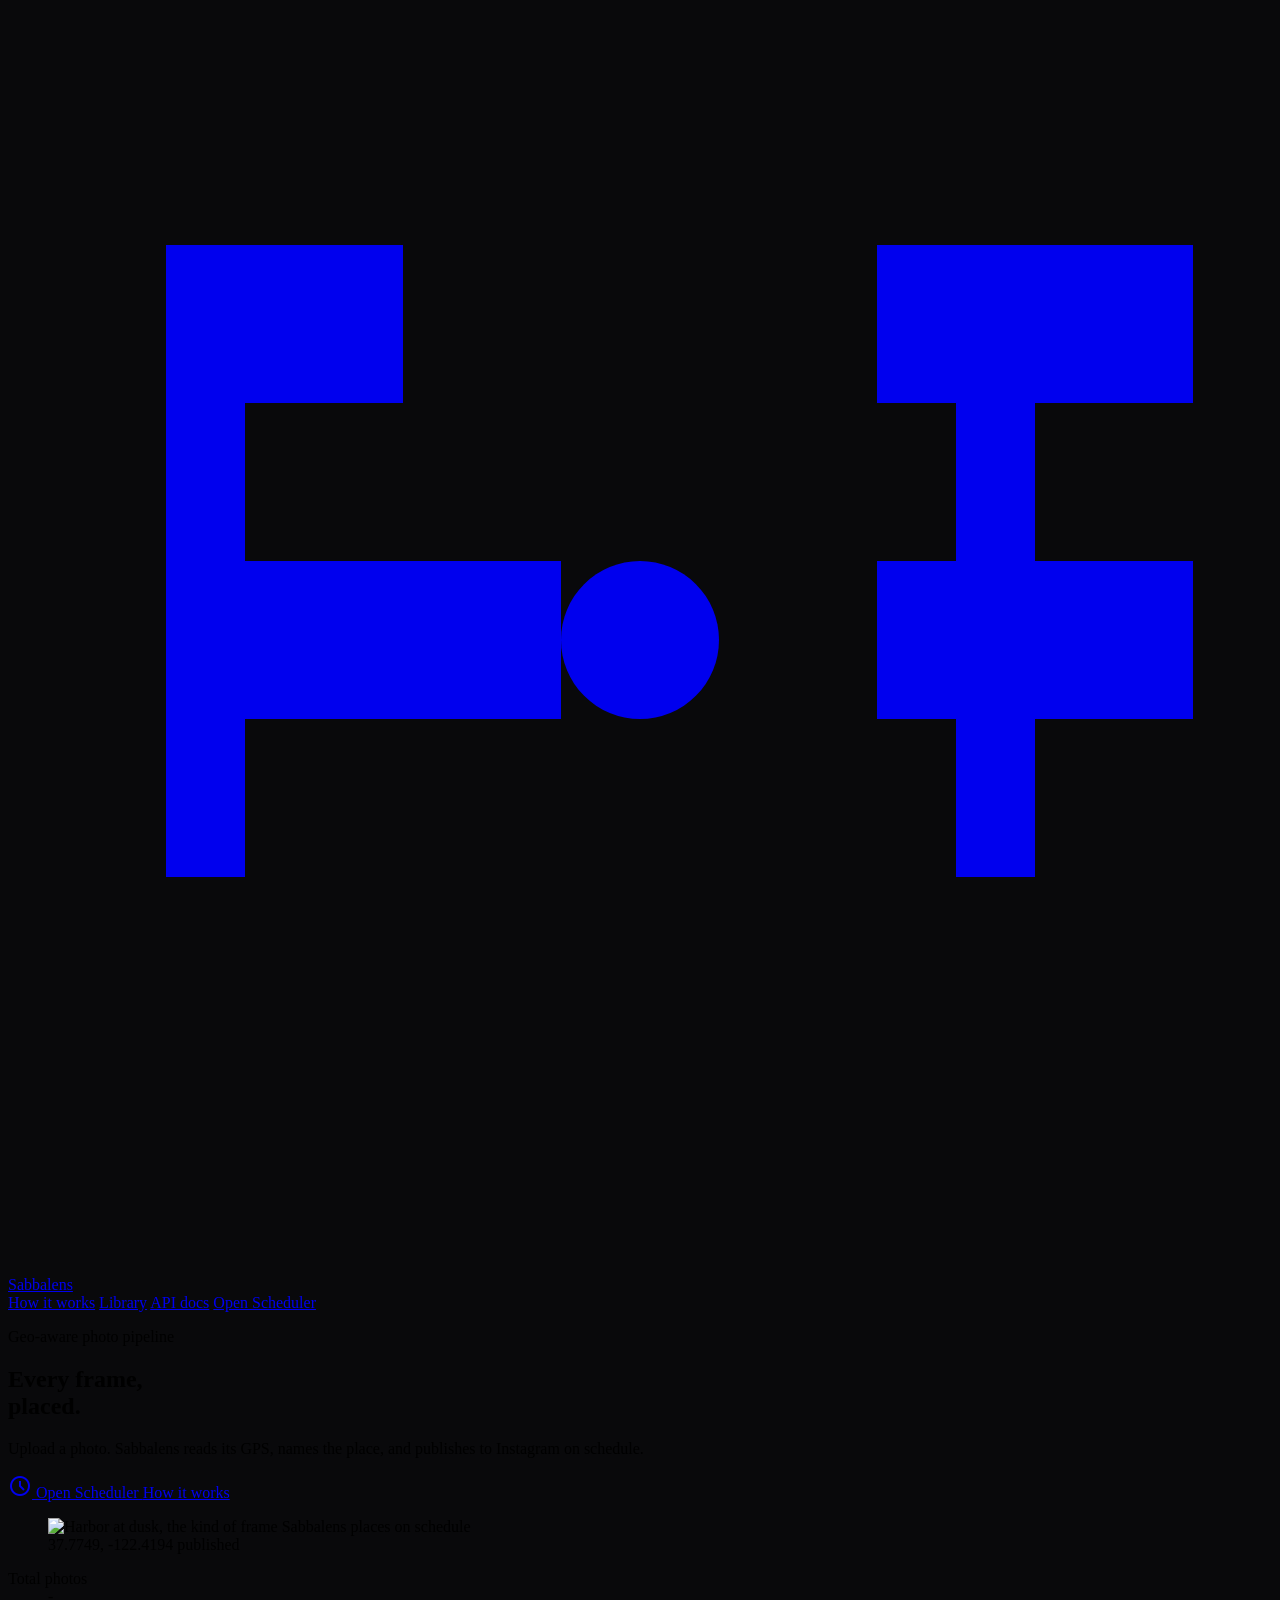
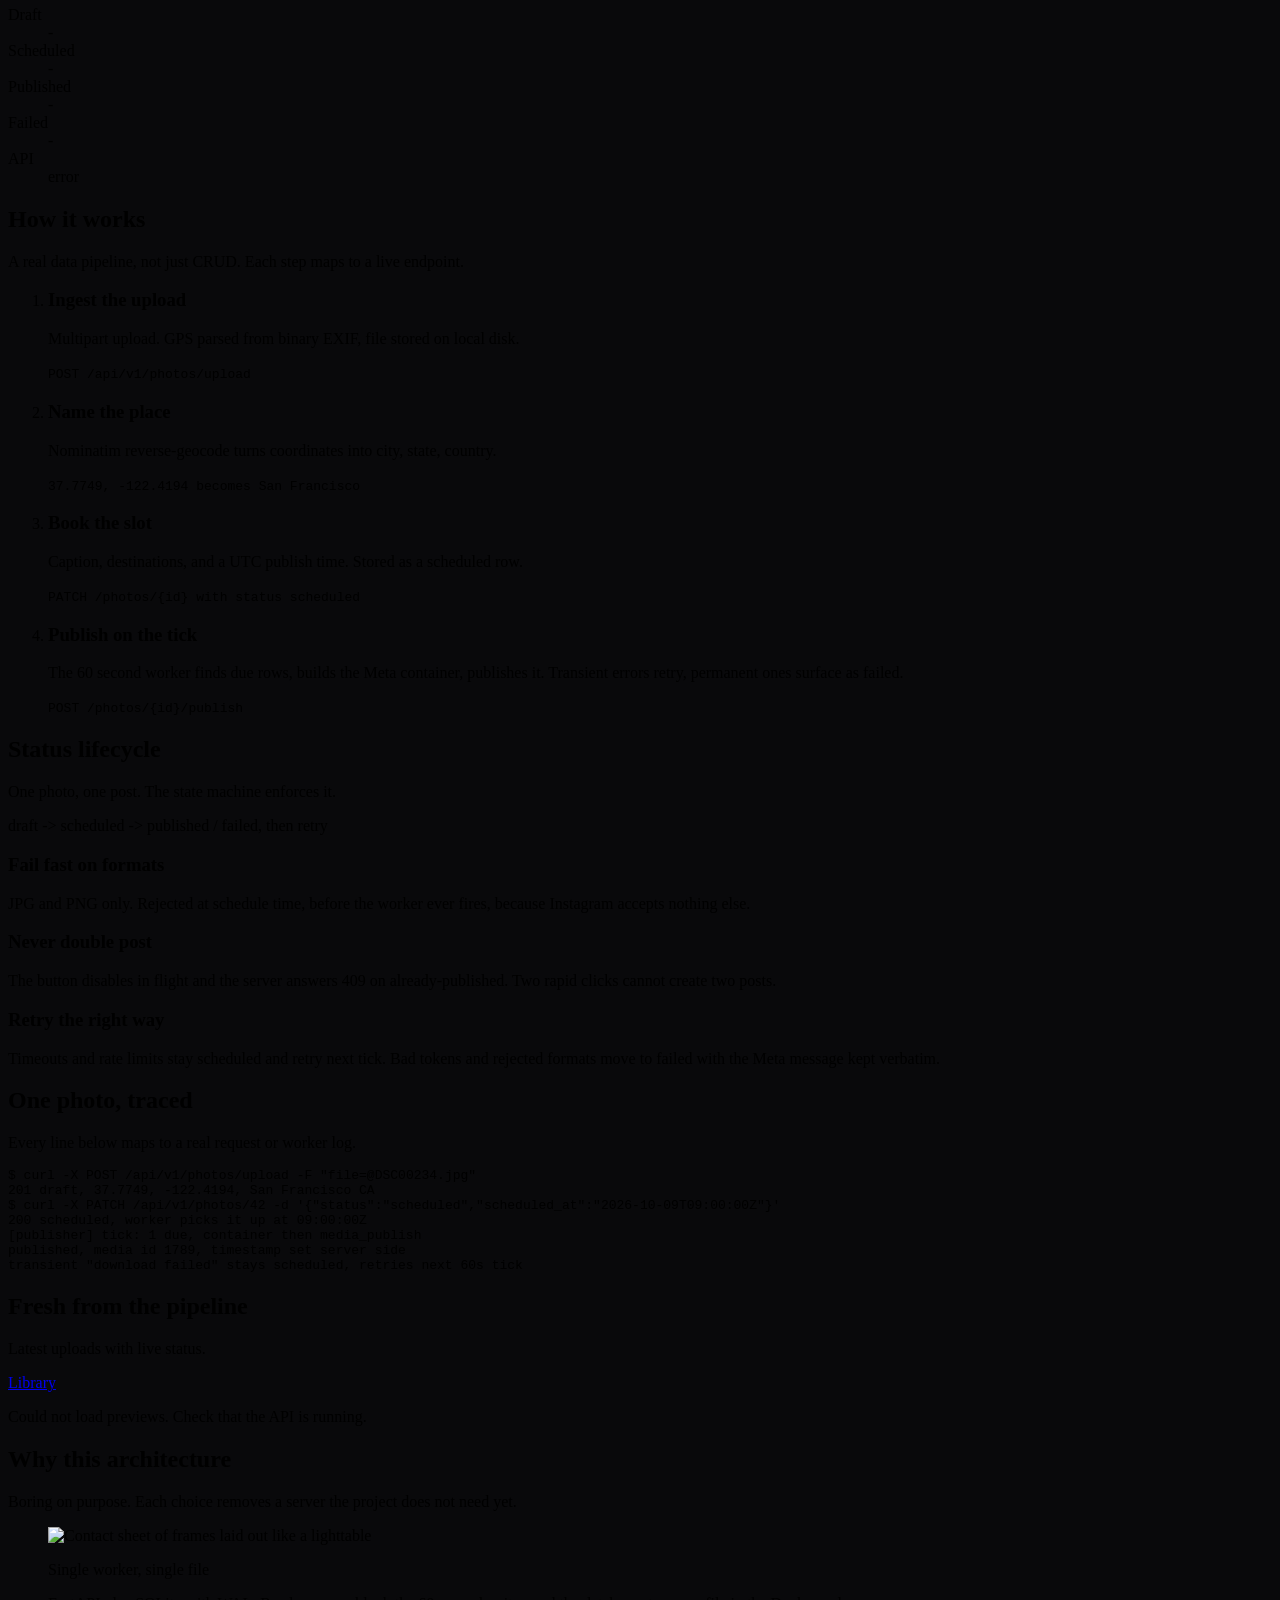
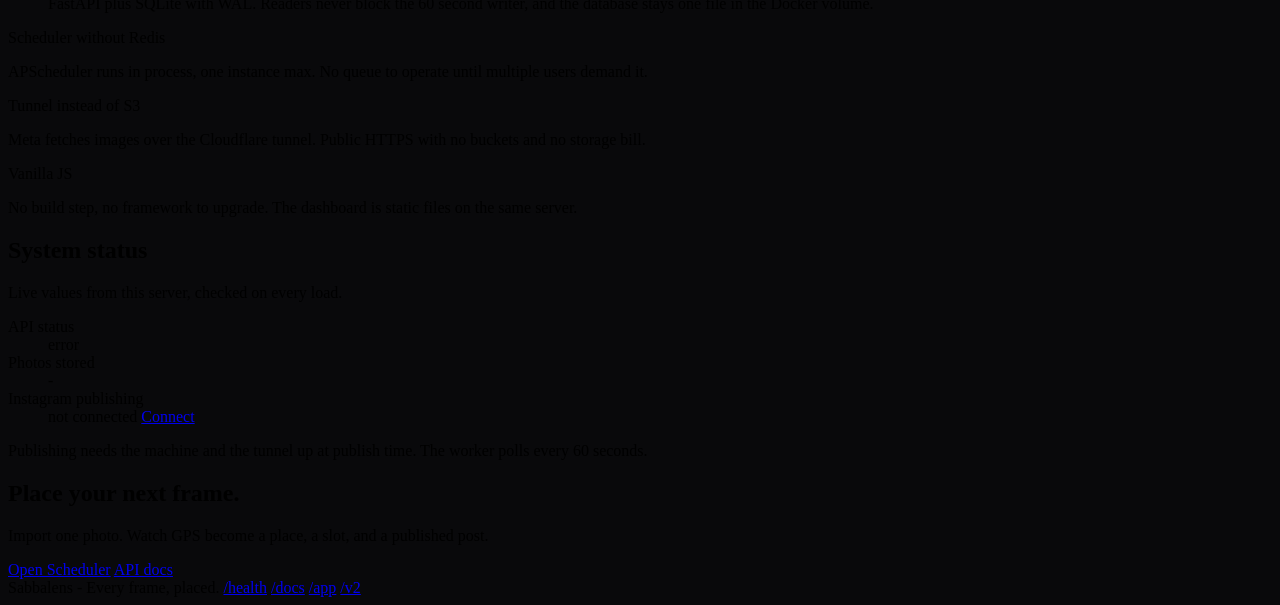
==== frontend_landing_v2/index.html @ d0e315ed "feat: parallel preview deploy + landing deep-dive - frontend_v2/ at /v2/: Tailwind dashboard (Schedu" ====
<!DOCTYPE html>
<html lang="en" class="dark">
<head>
  <meta charset="utf-8" />
  <meta name="viewport" content="width=device-width, initial-scale=1.0" />
  <meta name="description" content="Sabbalens - geo-aware photo scheduling pipeline. Upload a photo, get its location from EXIF GPS, and schedule the post. Every frame, placed." />
  <title>Sabbalens - Every frame, placed.</title>
  <script src="https://cdn.tailwindcss.com"></script>
  <script>
    tailwind.config = {
      darkMode: 'class',
      theme: {
        extend: {
          colors: {
            bg: '#09090B',
            surface: '#18181B',
            surfacehover: '#1F1F23',
            line: '#27272A',
            fg: '#FAFAFA',
            muted: '#71717A',
            accent: '#FF2B2B',
            accenthover: '#FF5555',
            ok: '#22C55E',
            warn: '#F59E0B',
            err: '#EF4444',
          },
          fontFamily: {
            display: ['Geist', 'system-ui', 'sans-serif'],
            mono: ['JetBrains Mono', 'IBM Plex Mono', 'ui-monospace', 'monospace'],
          },
          borderRadius: { sm: '4px', md: '8px', lg: '12px' },
          boxShadow: { focus: '0 0 0 2px #FF2B2B' },
        }
      }
    }
  </script>
  <link rel="preconnect" href="https://fonts.googleapis.com">
  <link rel="preconnect" href="https://fonts.gstatic.com" crossorigin>
  <link href="https://fonts.googleapis.com/css2?family=Geist:wght@400;500;700&family=JetBrains+Mono:wght@400;500&display=swap" rel="stylesheet">
  <link href="https://fonts.googleapis.com/css2?family=Material+Symbols+Outlined:opsz,wght,FILL,GRAD@20..48,100..700,0..1,-50..200&display=swap" rel="stylesheet">
  <style>
    html{background:#09090B}
    body{background:#09090B}
    :focus-visible{outline:none;box-shadow:0 0 0 2px #FF2B2B}
    /* Scroll reveal (added by JS only, so no-JS still shows content) */
    .has-reveal .reveal{opacity:0;transform:translateY(14px);transition:opacity .5s cubic-bezier(0.16,1,0.3,1),transform .5s cubic-bezier(0.16,1,0.3,1)}
    .has-reveal .reveal.in{opacity:1;transform:none}
    .skeleton{background:#1F1F23;border:1px solid #27272A;border-radius:8px;animation:pulse 1.6s ease-in-out infinite}
    @keyframes pulse{0%,100%{opacity:.5}50%{opacity:1}}
    @media (prefers-reduced-motion: reduce){*{animation:none!important;transition:none!important}.has-reveal .reveal{opacity:1!important;transform:none!important}}
  </style>
</head>
<body class="bg-bg text-fg font-display antialiased min-h-screen tracking-tight flex flex-col">

  <!-- Header: single line, 56px -->
  <header class="h-14 border-b border-line flex items-center justify-between px-4 sm:px-6 sticky top-0 bg-bg/90 backdrop-blur z-40">
    <a href="/preview/" class="flex items-center gap-2 shrink-0" aria-label="Sabbalens home">
      <svg class="w-6 h-6 text-fg" viewBox="0 0 32 32" fill="none" aria-hidden="true">
        <path d="M6 6h4v4H6v4H4V10H4V6h2zm20 0h4v4h-4v4h-2V10h-2V6h2zm-12 8v4H6v4H4v-4H4v-4h2zm16 0v4h-4v4h-2v-4h-2v-4h2z" fill="currentColor"/>
        <circle cx="16" cy="16" r="2" fill="currentColor"/>
      </svg>
      <span class="font-bold text-[15px] tracking-[-0.01em]">Sabbalens</span>
    </a>
    <nav class="flex items-center gap-1 sm:gap-2" aria-label="Primary">
      <a href="#how-title" class="hidden md:inline-flex h-9 px-3 items-center rounded-md text-sm text-muted hover:text-fg hover:bg-surface transition">How it works</a>
      <a href="/v2/#library" class="hidden sm:inline-flex h-9 px-3 items-center rounded-md text-sm text-muted hover:text-fg hover:bg-surface transition">Library</a>
      <a href="/docs" target="_blank" rel="noopener" class="hidden sm:inline-flex h-9 px-3 items-center rounded-md text-sm text-muted hover:text-fg hover:bg-surface transition">API docs</a>
      <a href="/v2/" class="inline-flex h-9 px-4 items-center rounded-md bg-accent text-bg text-sm font-medium hover:bg-accenthover active:scale-[0.98] transition min-h-[36px]">Open Scheduler</a>
    </nav>
  </header>

  <main class="flex-1 w-full max-w-[1200px] mx-auto px-4 sm:px-6 pb-16">

    <!-- S1 HERO: asymmetric split, photo right -->
    <section class="pt-12 sm:pt-16 pb-8 grid gap-8 lg:grid-cols-2 lg:items-center" aria-labelledby="hero-title">
      <div class="grid gap-4 content-center">
        <p class="font-mono text-[11px] font-medium tracking-[0.12em] uppercase text-muted">Geo-aware photo pipeline</p>
        <h1 id="hero-title" class="font-bold tracking-[-0.02em] leading-[1.05] text-4xl md:text-5xl lg:text-6xl">Every frame,<br/>placed.</h1>
        <p class="text-[15px] leading-relaxed text-muted max-w-[52ch]">
          Upload a photo. Sabbalens reads its GPS, names the place, and publishes to Instagram on schedule.
        </p>
        <div class="flex flex-wrap gap-2 pt-1">
          <a href="/v2/" class="inline-flex h-11 px-5 items-center gap-2 rounded-md bg-accent text-bg text-sm font-medium hover:bg-accenthover active:scale-[0.98] transition min-h-[44px]">
            <span class="material-symbols-outlined text-[18px]" aria-hidden="true">schedule</span>
            Open Scheduler
          </a>
          <a href="#how-title" class="inline-flex h-11 px-5 items-center rounded-md border border-line text-sm text-fg hover:bg-surfacehover active:scale-[0.98] transition min-h-[44px]">How it works</a>
        </div>
      </div>
      <figure class="reveal rounded-md border border-line bg-surface overflow-hidden">
        <img src="https://picsum.photos/seed/sabbalens-dusk-harbor/880/1000" alt="Harbor at dusk, the kind of frame Sabbalens places on schedule" class="w-full aspect-[4/3] lg:aspect-[5/5] object-cover" loading="eager" />
        <figcaption class="flex items-center justify-between gap-3 px-4 py-3">
          <span class="font-mono text-xs text-muted">37.7749, -122.4194</span>
          <span class="inline-flex items-center gap-1.5 px-2 py-1 rounded-full text-xs font-medium text-ok bg-[rgba(34,197,94,0.15)]"><span class="w-1.5 h-1.5 rounded-full bg-ok" aria-hidden="true"></span>published</span>
        </figcaption>
      </figure>
    </section>

    <!-- S2 LIVE STATS: data strip -->
    <section class="reveal pb-8" aria-label="Live pipeline stats">
      <dl class="rounded-md border border-line bg-surface px-4 py-4 grid grid-cols-2 sm:grid-cols-3 lg:grid-cols-6 gap-4">
        <div>
          <dt class="font-mono text-xs text-muted">Total photos</dt>
          <dd class="font-mono text-2xl mt-1" id="stat-total">-</dd>
        </div>
        <div>
          <dt class="font-mono text-xs text-muted">Draft</dt>
          <dd class="font-mono text-2xl mt-1 text-muted" id="stat-draft">-</dd>
        </div>
        <div>
          <dt class="font-mono text-xs text-muted">Scheduled</dt>
          <dd class="font-mono text-2xl mt-1 text-accent" id="stat-scheduled">-</dd>
        </div>
        <div>
          <dt class="font-mono text-xs text-muted">Published</dt>
          <dd class="font-mono text-2xl mt-1 text-ok" id="stat-published">-</dd>
        </div>
        <div>
          <dt class="font-mono text-xs text-muted">Failed</dt>
          <dd class="font-mono text-2xl mt-1 text-err" id="stat-failed">-</dd>
        </div>
        <div>
          <dt class="font-mono text-xs text-muted">API</dt>
          <dd class="mt-2 flex items-center gap-2 text-sm">
            <span id="health-dot" class="w-2 h-2 rounded-full bg-muted" aria-hidden="true"></span>
            <span id="health-text" class="font-mono text-xs text-muted">checking</span>
          </dd>
        </div>
      </dl>
    </section>

    <!-- S3 PIPELINE: asymmetric 2+2 grid -->
    <section class="reveal py-8" aria-labelledby="how-title">
      <h2 id="how-title" class="text-[24px] font-bold tracking-[-0.01em]">How it works</h2>
      <p class="text-sm text-muted mt-1 mb-4 max-w-[65ch]">A real data pipeline, not just CRUD. Each step maps to a live endpoint.</p>
      <ol class="grid gap-4 md:grid-cols-2">
        <li class="rounded-md border border-line bg-surface p-4 grid gap-2 md:mr-8">
          <h3 class="font-bold text-[15px]">Ingest the upload</h3>
          <p class="text-sm text-muted">Multipart upload. GPS parsed from binary EXIF, file stored on local disk.</p>
          <code class="font-mono text-xs text-muted bg-bg border border-line rounded-sm px-2 py-1.5 break-all">POST /api/v1/photos/upload</code>
        </li>
        <li class="rounded-md border border-line bg-surface p-4 grid gap-2 md:ml-8 md:mt-6">
          <h3 class="font-bold text-[15px]">Name the place</h3>
          <p class="text-sm text-muted">Nominatim reverse-geocode turns coordinates into city, state, country.</p>
          <code class="font-mono text-xs text-muted bg-bg border border-line rounded-sm px-2 py-1.5 break-all">37.7749, -122.4194 becomes San Francisco</code>
        </li>
        <li class="rounded-md border border-line bg-surface p-4 grid gap-2 md:mr-8 md:mt-2">
          <h3 class="font-bold text-[15px]">Book the slot</h3>
          <p class="text-sm text-muted">Caption, destinations, and a UTC publish time. Stored as a scheduled row.</p>
          <code class="font-mono text-xs text-muted bg-bg border border-line rounded-sm px-2 py-1.5 break-all">PATCH /photos/{id} with status scheduled</code>
        </li>
        <li class="rounded-md border border-line bg-surface p-4 grid gap-2 md:ml-8 md:mt-8">
          <h3 class="font-bold text-[15px]">Publish on the tick</h3>
          <p class="text-sm text-muted">The 60 second worker finds due rows, builds the Meta container, publishes it. Transient errors retry, permanent ones surface as failed.</p>
          <code class="font-mono text-xs text-muted bg-bg border border-line rounded-sm px-2 py-1.5 break-all">POST /photos/{id}/publish</code>
        </li>
      </ol>
    </section>

    <!-- S4 LIFECYCLE + EDGE CASES: vertical stack -->
    <section class="reveal py-8" aria-labelledby="lifecycle-title">
      <h2 id="lifecycle-title" class="text-[24px] font-bold tracking-[-0.01em]">Status lifecycle</h2>
      <p class="text-sm text-muted mt-1 mb-4 max-w-[65ch]">One photo, one post. The state machine enforces it.</p>
      <div class="rounded-md border border-line bg-surface p-4">
        <div class="flex flex-wrap items-center gap-2 text-xs font-medium">
          <span class="inline-flex items-center gap-1.5 px-2 py-1 rounded-full text-muted border border-line">draft</span>
          <span class="font-mono text-muted" aria-hidden="true">-&gt;</span>
          <span class="inline-flex items-center gap-1.5 px-2 py-1 rounded-full text-accent bg-[rgba(255,43,43,0.15)]">scheduled</span>
          <span class="font-mono text-muted" aria-hidden="true">-&gt;</span>
          <span class="inline-flex items-center gap-1.5 px-2 py-1 rounded-full text-ok bg-[rgba(34,197,94,0.15)]">published</span>
          <span class="font-mono text-muted" aria-hidden="true">/</span>
          <span class="inline-flex items-center gap-1.5 px-2 py-1 rounded-full text-err bg-[rgba(239,68,68,0.15)]">failed, then retry</span>
        </div>
        <div class="mt-4 grid gap-4 md:grid-cols-3">
          <div class="grid gap-1 content-start">
            <h3 class="font-bold text-sm">Fail fast on formats</h3>
            <p class="text-sm text-muted">JPG and PNG only. Rejected at schedule time, before the worker ever fires, because Instagram accepts nothing else.</p>
          </div>
          <div class="grid gap-1 content-start">
            <h3 class="font-bold text-sm">Never double post</h3>
            <p class="text-sm text-muted">The button disables in flight and the server answers 409 on already-published. Two rapid clicks cannot create two posts.</p>
          </div>
          <div class="grid gap-1 content-start">
            <h3 class="font-bold text-sm">Retry the right way</h3>
            <p class="text-sm text-muted">Timeouts and rate limits stay scheduled and retry next tick. Bad tokens and rejected formats move to failed with the Meta message kept verbatim.</p>
          </div>
        </div>
      </div>
    </section>

    <!-- S5 TRACE: full-width terminal -->
    <section class="reveal py-8" aria-labelledby="trace-title">
      <h2 id="trace-title" class="text-[24px] font-bold tracking-[-0.01em]">One photo, traced</h2>
      <p class="text-sm text-muted mt-1 mb-4 max-w-[65ch]">Every line below maps to a real request or worker log.</p>
      <div class="rounded-md border border-line bg-black p-4 overflow-x-auto">
        <pre class="font-mono text-xs leading-relaxed text-fg/90 whitespace-pre"><span class="text-accent">$</span> curl -X POST /api/v1/photos/upload -F "file=@DSC00234.jpg"
<span class="text-muted">201 draft, 37.7749, -122.4194, San Francisco CA</span>
<span class="text-accent">$</span> curl -X PATCH /api/v1/photos/42 -d '{"status":"scheduled","scheduled_at":"2026-10-09T09:00:00Z"}'
<span class="text-muted">200 scheduled, worker picks it up at 09:00:00Z</span>
<span class="text-muted">[publisher] tick: 1 due, container then media_publish</span>
<span class="text-ok">published, media id 1789, timestamp set server side</span>
<span class="text-muted">transient "download failed" stays scheduled, retries next 60s tick</span></pre>
      </div>
    </section>

    <!-- S6 PREVIEW: photo grid, captions below images -->
    <section class="reveal py-8" aria-labelledby="preview-title">
      <div class="flex items-center justify-between gap-3 mb-4">
        <div>
          <h2 id="preview-title" class="text-[24px] font-bold tracking-[-0.01em]">Fresh from the pipeline</h2>
          <p class="text-sm text-muted mt-1" id="preview-sub">Latest uploads with live status.</p>
        </div>
        <a href="/v2/#library" class="h-9 px-4 inline-flex items-center rounded-md border border-line text-sm hover:bg-surfacehover active:scale-[0.98] transition shrink-0">Library</a>
      </div>
      <div class="grid grid-cols-1 sm:grid-cols-2 lg:grid-cols-3 gap-4" id="preview-grid" aria-live="polite"></div>
    </section>

    <!-- S7 ARCHITECTURE: bento, hero cell plus three -->
    <section class="reveal py-8" aria-labelledby="arch-title">
      <h2 id="arch-title" class="text-[24px] font-bold tracking-[-0.01em]">Why this architecture</h2>
      <p class="text-sm text-muted mt-1 mb-4 max-w-[65ch]">Boring on purpose. Each choice removes a server the project does not need yet.</p>
      <div class="grid gap-4 md:grid-cols-3">
        <figure class="rounded-md border border-line bg-surface overflow-hidden md:col-span-2">
          <img src="https://picsum.photos/seed/sabbalens-lighttable/1200/700" alt="Contact sheet of frames laid out like a lighttable" class="w-full aspect-[16/9] object-cover" loading="lazy" />
          <figcaption class="px-4 py-3 border-t border-line">
            <p class="font-bold text-sm">Single worker, single file</p>
            <p class="text-sm text-muted mt-1">FastAPI plus SQLite with WAL. Readers never block the 60 second writer, and the database stays one file in the Docker volume.</p>
          </figcaption>
        </figure>
        <div class="grid gap-4 content-start">
          <div class="rounded-md border border-accent/40 bg-[rgba(255,43,43,0.06)] p-4">
            <p class="font-bold text-sm">Scheduler without Redis</p>
            <p class="text-sm text-muted mt-1">APScheduler runs in process, one instance max. No queue to operate until multiple users demand it.</p>
          </div>
          <div class="rounded-md border border-line bg-surface p-4">
            <p class="font-bold text-sm">Tunnel instead of S3</p>
            <p class="text-sm text-muted mt-1">Meta fetches images over the Cloudflare tunnel. Public HTTPS with no buckets and no storage bill.</p>
          </div>
          <div class="rounded-md border border-line bg-surface p-4">
            <p class="font-bold text-sm">Vanilla JS</p>
            <p class="text-sm text-muted mt-1">No build step, no framework to upgrade. The dashboard is static files on the same server.</p>
          </div>
        </div>
      </div>
    </section>

    <!-- S8 SYSTEM STATUS: grouped rows -->
    <section class="reveal py-8" aria-labelledby="status-title">
      <h2 id="status-title" class="text-[24px] font-bold tracking-[-0.01em]">System status</h2>
      <p class="text-sm text-muted mt-1 mb-4 max-w-[65ch]">Live values from this server, checked on every load.</p>
      <dl class="rounded-md border border-line bg-surface px-4 py-2">
        <div class="flex items-center justify-between gap-4 py-3">
          <dt class="text-sm">API status</dt>
          <dd><span id="settings-api" class="inline-flex items-center gap-1.5 px-2 py-1 rounded-full text-xs font-medium text-muted border border-line">checking</span></dd>
        </div>
        <div class="flex items-center justify-between gap-4 py-3 border-t border-line">
          <dt class="text-sm">Photos stored</dt>
          <dd class="font-mono text-sm" id="settings-count">-</dd>
        </div>
        <div class="flex items-center justify-between gap-4 py-3 border-t border-line">
          <dt class="text-sm">Instagram publishing</dt>
          <dd class="flex items-center gap-3">
            <span id="settings-ig" class="inline-flex items-center gap-1.5 px-2 py-1 rounded-full text-xs font-medium text-err bg-[rgba(239,68,68,0.15)]"><span class="w-1.5 h-1.5 rounded-full bg-err"></span>not connected</span>
            <a id="settings-ig-connect" class="text-sm text-accent hover:text-accenthover underline-offset-4 hover:underline" href="/api/v1/auth/instagram">Connect</a>
          </dd>
        </div>
      </dl>
      <p class="font-mono text-xs text-muted mt-3">Publishing needs the machine and the tunnel up at publish time. The worker polls every 60 seconds.</p>
    </section>

    <!-- S9 CLOSING: centered CTA -->
    <section class="reveal py-12 text-center grid gap-4 place-items-center" aria-label="Get started">
      <h2 class="font-bold tracking-[-0.02em] leading-tight text-4xl md:text-5xl">Place your next frame.</h2>
      <p class="text-sm text-muted max-w-[52ch]">Import one photo. Watch GPS become a place, a slot, and a published post.</p>
      <div class="flex flex-wrap justify-center gap-2">
        <a href="/v2/" class="inline-flex h-11 px-5 items-center rounded-md bg-accent text-bg text-sm font-medium hover:bg-accenthover active:scale-[0.98] transition min-h-[44px]">Open Scheduler</a>
        <a href="/docs" target="_blank" rel="noopener" class="inline-flex h-11 px-5 items-center rounded-md border border-line text-sm hover:bg-surfacehover active:scale-[0.98] transition min-h-[44px]">API docs</a>
      </div>
    </section>
  </main>

  <footer class="border-t border-line px-4 sm:px-6 py-6">
    <div class="max-w-[1200px] mx-auto flex flex-wrap items-center justify-between gap-2 font-mono text-xs text-muted">
      <span>Sabbalens - Every frame, placed.</span>
      <span class="flex gap-4">
        <a href="/health" class="hover:text-fg">/health</a>
        <a href="/docs" class="hover:text-fg">/docs</a>
        <a href="/app/" class="hover:text-fg">/app</a>
        <a href="/v2/" class="hover:text-fg">/v2</a>
      </span>
    </div>
  </footer>

  <script src="app.js"></script>
</body>
</html>
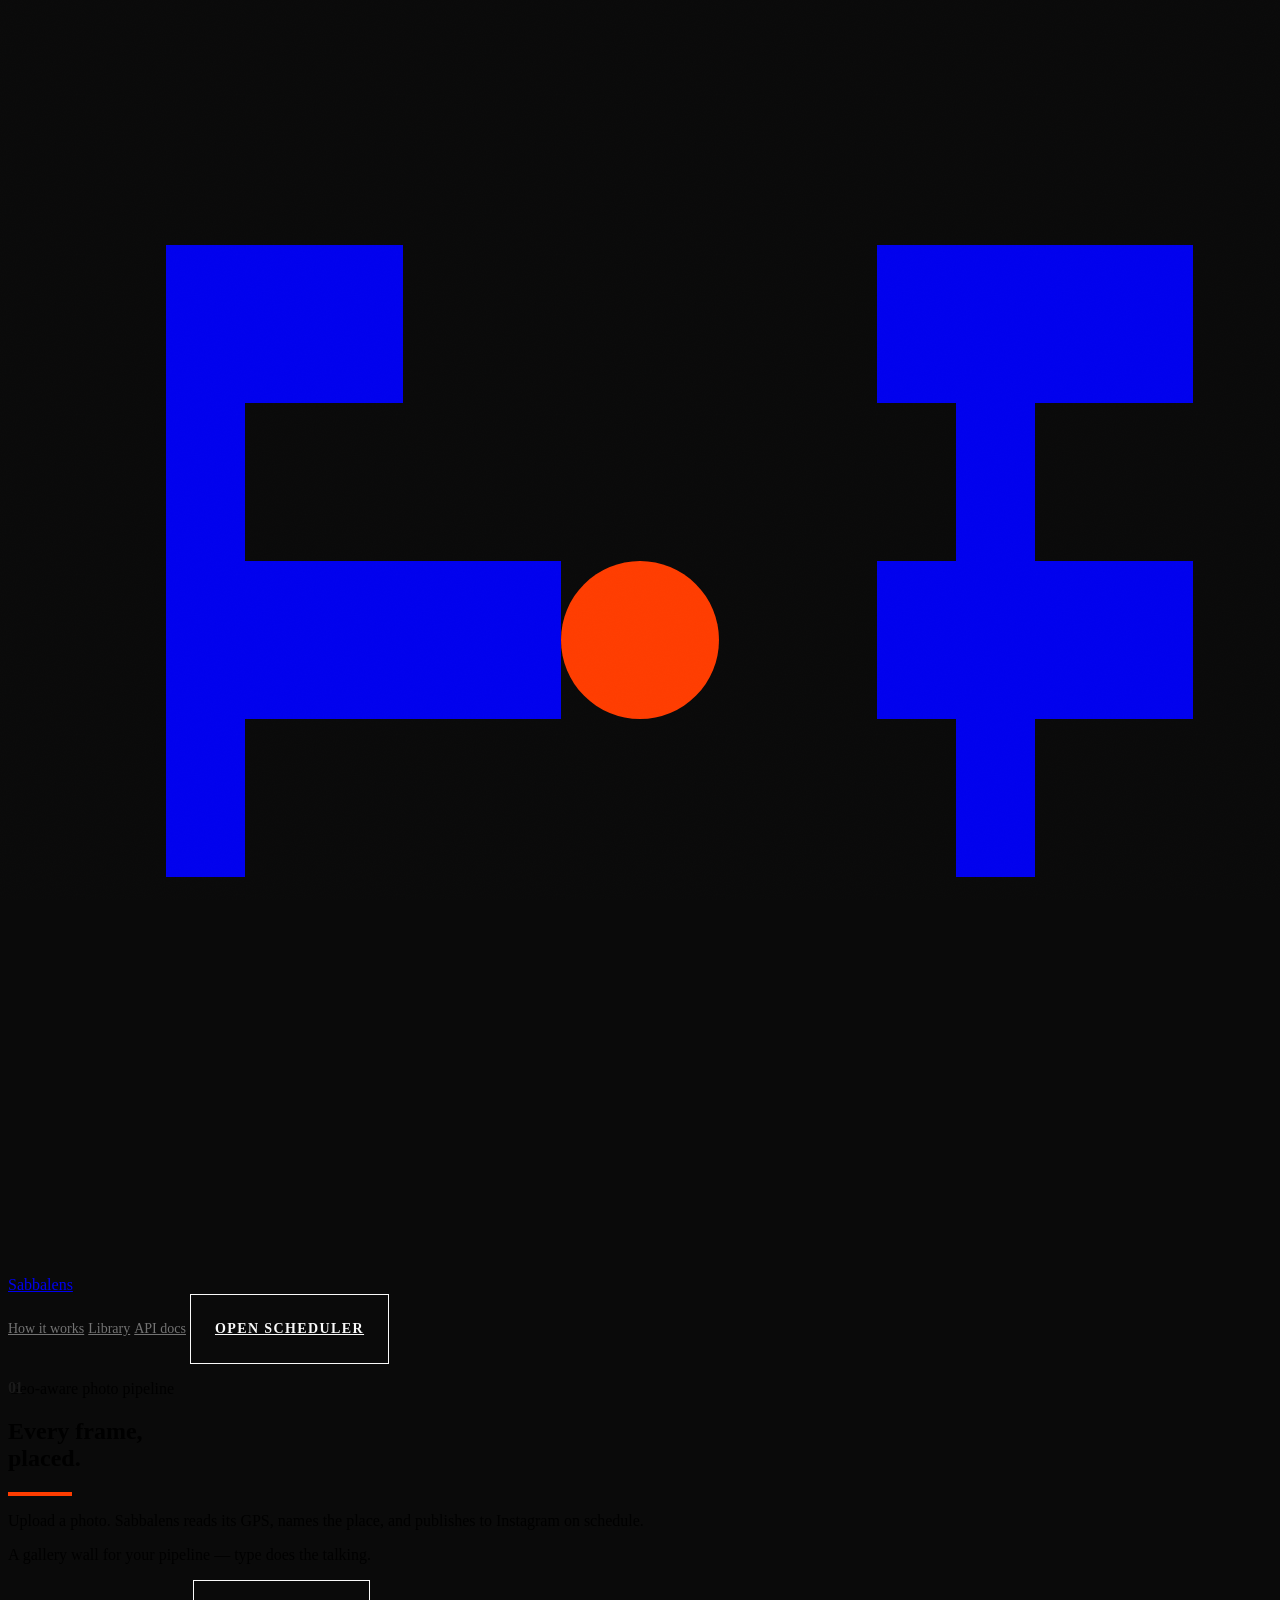
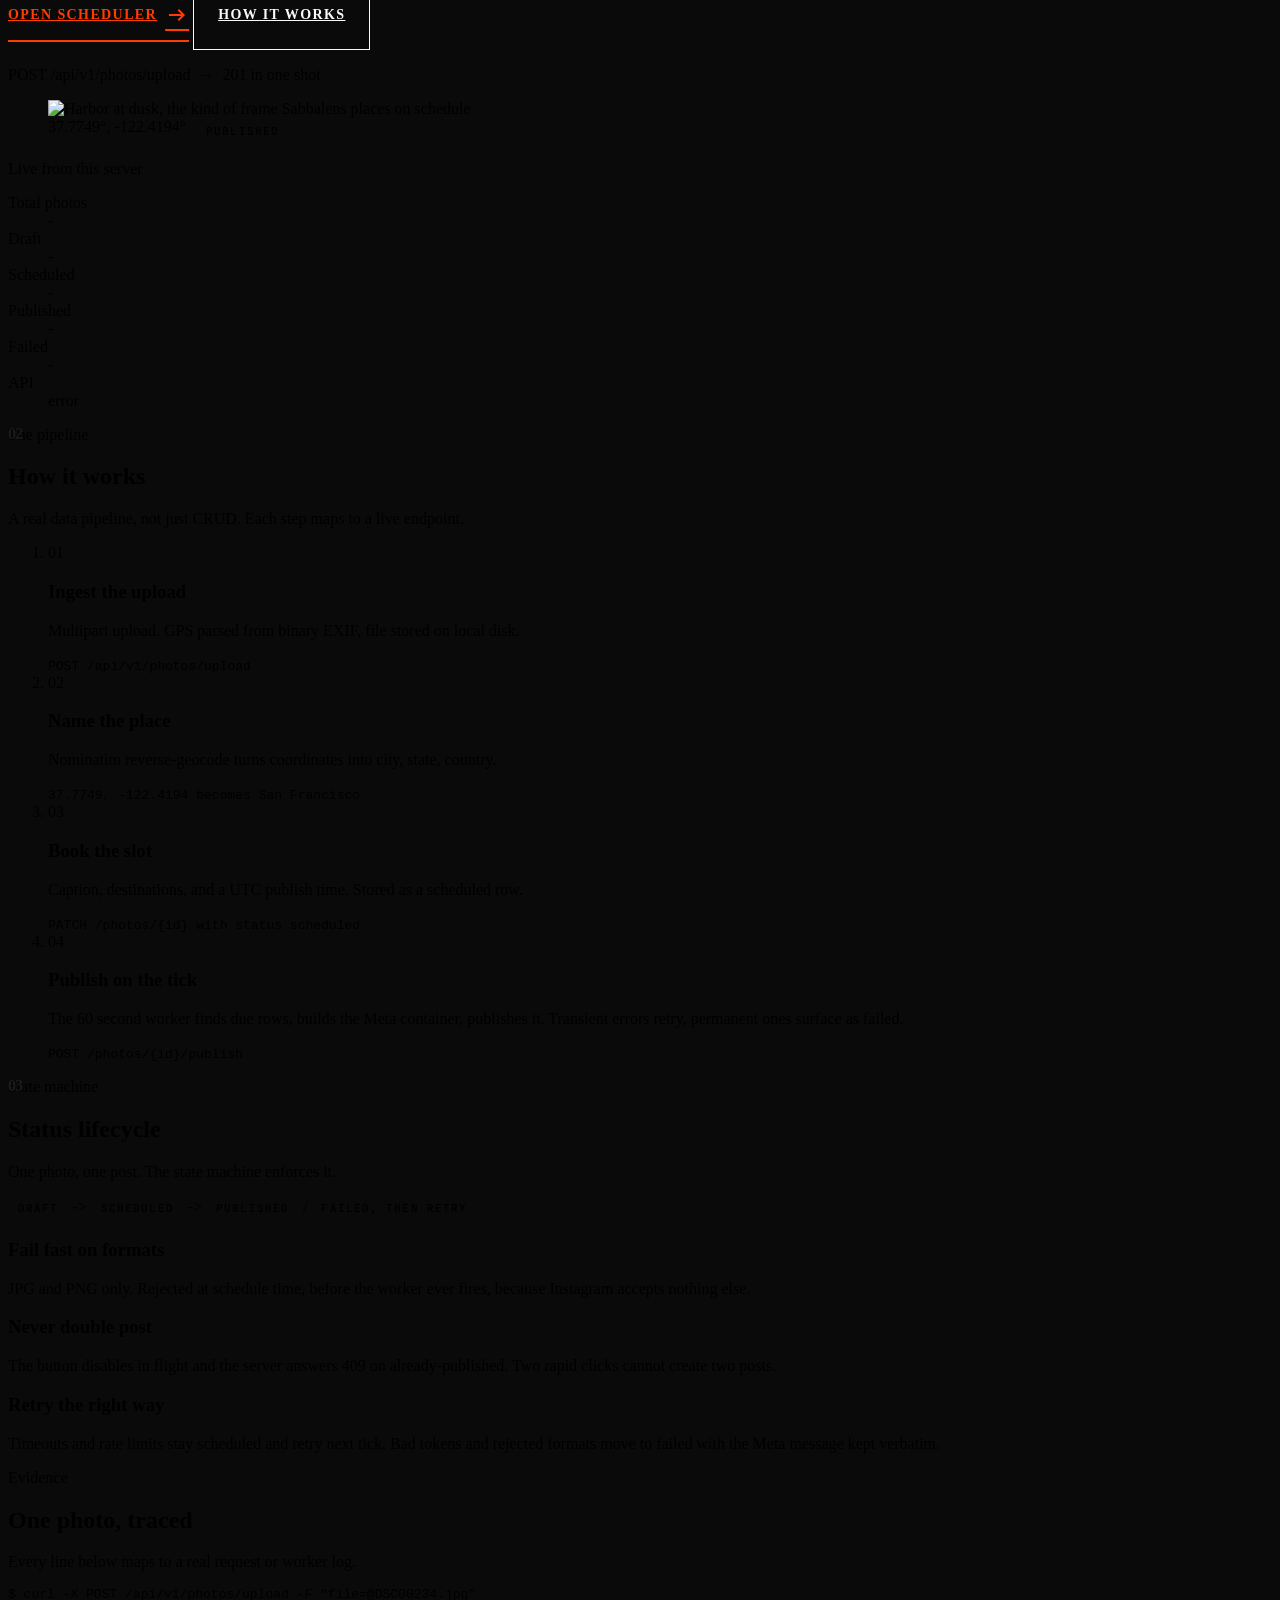
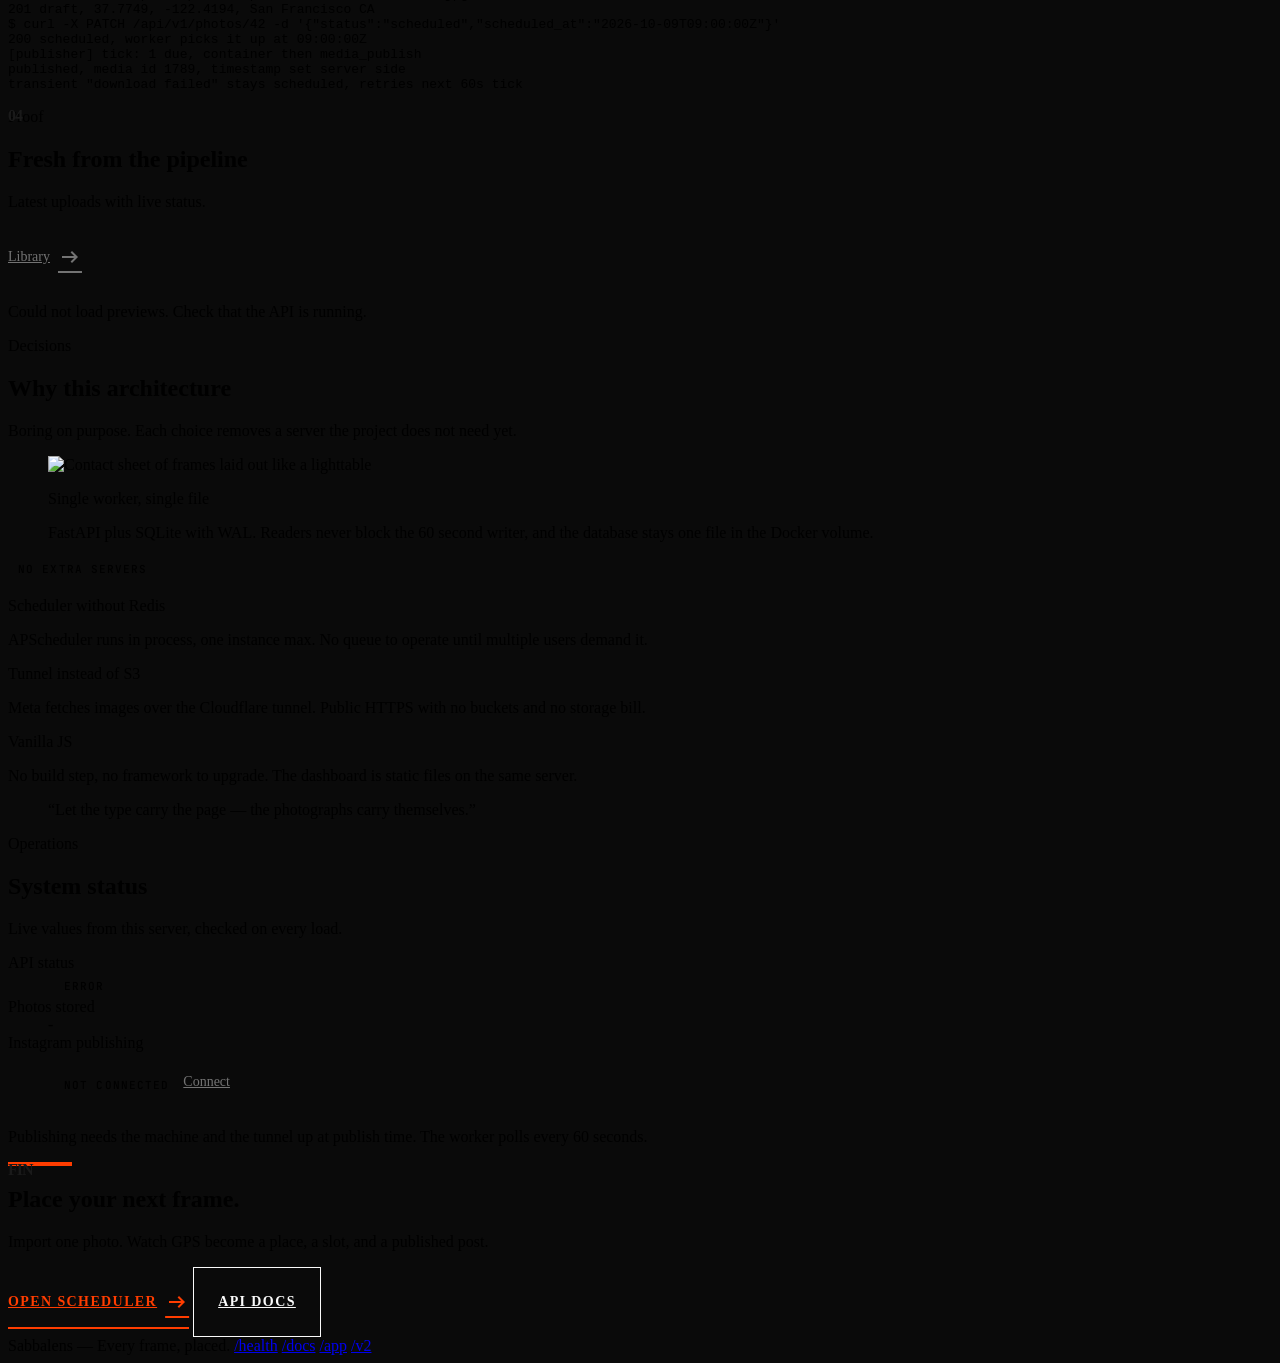
==== commit 795d03df: "feat(preview): Bold Typography design system on landing preview - New tokens: bg #0A0A0A, fg #FAFAFA" ====
--- a/frontend_landing_v2/index.html
+++ b/frontend_landing_v2/index.html
@@ -4,7 +4,7 @@
   <meta charset="utf-8" />
   <meta name="viewport" content="width=device-width, initial-scale=1.0" />
   <meta name="description" content="Sabbalens - geo-aware photo scheduling pipeline. Upload a photo, get its location from EXIF GPS, and schedule the post. Every frame, placed." />
-  <title>Sabbalens - Every frame, placed.</title>
+  <title>Sabbalens — Every frame, placed.</title>
   <script src="https://cdn.tailwindcss.com"></script>
   <script>
     tailwind.config = {
@@ -12,281 +12,438 @@
       theme: {
         extend: {
           colors: {
-            bg: '#09090B',
-            surface: '#18181B',
-            surfacehover: '#1F1F23',
-            line: '#27272A',
+            bg: '#0A0A0A',
             fg: '#FAFAFA',
-            muted: '#71717A',
-            accent: '#FF2B2B',
-            accenthover: '#FF5555',
+            muted: '#1A1A1A',
+            mutedFg: '#737373',
+            accent: '#FF3D00',
+            accentFg: '#0A0A0A',
+            border: '#262626',
+            input: '#1A1A1A',
+            card: '#0F0F0F',
             ok: '#22C55E',
             warn: '#F59E0B',
             err: '#EF4444',
           },
           fontFamily: {
-            display: ['Geist', 'system-ui', 'sans-serif'],
-            mono: ['JetBrains Mono', 'IBM Plex Mono', 'ui-monospace', 'monospace'],
+            display: ['"Inter Tight"', 'Inter', 'system-ui', 'sans-serif'],
+            serif: ['"Playfair Display"', 'Georgia', 'serif'],
+            mono: ['"JetBrains Mono"', '"Fira Code"', 'ui-monospace', 'monospace'],
           },
-          borderRadius: { sm: '4px', md: '8px', lg: '12px' },
-          boxShadow: { focus: '0 0 0 2px #FF2B2B' },
+          fontSize: {
+            xs: '0.75rem',
+            sm: '0.875rem',
+            base: '1rem',
+            lg: '1.125rem',
+            xl: '1.25rem',
+            '2xl': '1.5rem',
+            '3xl': '2rem',
+            '4xl': '2.5rem',
+            '5xl': '3.5rem',
+            '6xl': '4.5rem',
+            '7xl': '6rem',
+            '8xl': '8rem',
+            '9xl': '10rem',
+          },
+          letterSpacing: {
+            tighter: '-0.06em',
+            tight: '-0.04em',
+            normal: '-0.01em',
+            wide: '0.05em',
+            wider: '0.1em',
+            widest: '0.2em',
+          },
+          lineHeight: {
+            none: '1',
+            tight: '1.1',
+            snug: '1.25',
+            normal: '1.6',
+            relaxed: '1.75',
+          },
+          borderRadius: { none: '0px' },
+          boxShadow: { none: 'none' },
+          transitionTimingFunction: { decisive: 'cubic-bezier(0.25, 0, 0, 1)' },
         }
       }
     }
   </script>
   <link rel="preconnect" href="https://fonts.googleapis.com">
   <link rel="preconnect" href="https://fonts.gstatic.com" crossorigin>
-  <link href="https://fonts.googleapis.com/css2?family=Geist:wght@400;500;700&family=JetBrains+Mono:wght@400;500&display=swap" rel="stylesheet">
+  <link href="https://fonts.googleapis.com/css2?family=Inter+Tight:wght@400;500;600;700;800;900&family=Playfair+Display:ital,wght@0,400;0,500;1,400;1,500&family=JetBrains+Mono:wght@400;500&display=swap" rel="stylesheet">
   <link href="https://fonts.googleapis.com/css2?family=Material+Symbols+Outlined:opsz,wght,FILL,GRAD@20..48,100..700,0..1,-50..200&display=swap" rel="stylesheet">
   <style>
-    html{background:#09090B}
-    body{background:#09090B}
-    :focus-visible{outline:none;box-shadow:0 0 0 2px #FF2B2B}
-    /* Scroll reveal (added by JS only, so no-JS still shows content) */
-    .has-reveal .reveal{opacity:0;transform:translateY(14px);transition:opacity .5s cubic-bezier(0.16,1,0.3,1),transform .5s cubic-bezier(0.16,1,0.3,1)}
+    :root{
+      --background:#0A0A0A; --foreground:#FAFAFA; --muted:#1A1A1A;
+      --muted-fg:#737373; --accent:#FF3D00; --border:#262626;
+    }
+    html{background:#0A0A0A;scroll-behavior:smooth}
+    body{background:#0A0A0A;overflow-x:clip}
+    ::selection{background:#FF3D00;color:#0A0A0A}
+    /* Subtle film grain — tactile quality without competing with type */
+    body::before{
+      content:"";position:fixed;inset:0;z-index:60;pointer-events:none;opacity:.015;
+      background-image:url("data:image/svg+xml,%3Csvg xmlns='http://www.w3.org/2000/svg' width='160' height='160'%3E%3Cfilter id='n'%3E%3CfeTurbulence type='fractalNoise' baseFrequency='0.9' numOctaves='2'/%3E%3C/filter%3E%3Crect width='160' height='160' filter='url(%23n)' opacity='1'/%3E%3C/svg%3E");
+    }
+    /* Focus: 2px accent outline, 2px offset. No glow, no fill change. */
+    :focus-visible{outline:2px solid #FF3D00;outline-offset:2px}
+    /* ---- Button primitives: sharp, underline-driven, decisive motion ---- */
+    .btn-primary{
+      position:relative;display:inline-flex;align-items:center;gap:.5rem;
+      color:#FF3D00;font-weight:600;font-size:.875rem;line-height:1;
+      text-transform:uppercase;letter-spacing:.1em;white-space:nowrap;
+      padding:.75rem 0;min-height:44px;transition:color 150ms cubic-bezier(0.25,0,0,1);
+    }
+    .btn-primary::after{
+      content:"";position:absolute;left:0;right:0;bottom:.4rem;height:2px;background:#FF3D00;
+      transform:scaleX(1);transform-origin:left center;
+      transition:transform 150ms cubic-bezier(0.25,0,0,1);
+    }
+    .btn-primary:hover::after{transform:scaleX(1.1)}
+    .btn-primary:active{transform:translateY(1px)}
+    .btn-secondary{
+      display:inline-flex;align-items:center;gap:.5rem;min-height:44px;
+      border:1px solid #FAFAFA;color:#FAFAFA;font-weight:600;font-size:.875rem;
+      text-transform:uppercase;letter-spacing:.1em;white-space:nowrap;
+      padding:.75rem 1.5rem;transition:all 150ms cubic-bezier(0.25,0,0,1);
+    }
+    .btn-secondary:hover{background:#FAFAFA;color:#0A0A0A}
+    .btn-secondary:active{transform:translateY(1px)}
+    .btn-ghost{
+      position:relative;display:inline-flex;align-items:center;gap:.5rem;
+      color:#737373;font-weight:500;font-size:.875rem;white-space:nowrap;
+      padding:.5rem 0;min-height:44px;transition:color 150ms cubic-bezier(0.25,0,0,1);
+    }
+    .btn-ghost::after{
+      content:"";position:absolute;left:0;right:0;bottom:.3rem;height:1px;background:currentColor;
+      transform:scaleX(0);transform-origin:left center;
+      transition:transform 150ms cubic-bezier(0.25,0,0,1);
+    }
+    .btn-ghost:hover{color:#FAFAFA}
+    .btn-ghost:hover::after{transform:scaleX(1)}
+    /* ---- Scroll reveal: fade + rise, once, decisive easing ---- */
+    .has-reveal .reveal{
+      opacity:0;transform:translateY(20px);
+      transition:opacity 500ms cubic-bezier(0.25,0,0,1),transform 500ms cubic-bezier(0.25,0,0,1);
+    }
     .has-reveal .reveal.in{opacity:1;transform:none}
-    .skeleton{background:#1F1F23;border:1px solid #27272A;border-radius:8px;animation:pulse 1.6s ease-in-out infinite}
-    @keyframes pulse{0%,100%{opacity:.5}50%{opacity:1}}
-    @media (prefers-reduced-motion: reduce){*{animation:none!important;transition:none!important}.has-reveal .reveal{opacity:1!important;transform:none!important}}
+    /* ---- Layered typographic depth (no shadows) ---- */
+    .display-ghost{
+      position:absolute;font-weight:900;letter-spacing:-0.06em;line-height:1;
+      color:#1A1A1A;user-select:none;pointer-events:none;white-space:nowrap;
+    }
+    .accent-bar{height:4px;width:4rem;background:#FF3D00}
+    /* ---- Flat skeleton (sharp, no radius, no glow) ---- */
+    .skeleton{background:#1A1A1A;border:1px solid #262626;animation:pulse 1.6s ease-in-out infinite}
+    @keyframes pulse{0%,100%{opacity:.45}50%{opacity:.9}}
+    /* ---- Status badges: sharp squares, mono, uppercase ---- */
+    .badge{display:inline-flex;align-items:center;gap:.375rem;padding:.25rem .625rem;
+      font-family:'JetBrains Mono',monospace;font-size:11px;font-weight:500;
+      text-transform:uppercase;letter-spacing:.1em;line-height:1.4;white-space:nowrap}
+    /* ---- Step numerals: border color at rest, accent on hover ---- */
+    .step-num{transition:color 150ms cubic-bezier(0.25,0,0,1)}
+    .step:hover .step-num{color:#FF3D00}
+    @media (prefers-reduced-motion: reduce){
+      *{animation:none!important;transition:none!important;scroll-behavior:auto!important}
+      .has-reveal .reveal{opacity:1!important;transform:none!important}
+    }
   </style>
 </head>
-<body class="bg-bg text-fg font-display antialiased min-h-screen tracking-tight flex flex-col">
-
-  <!-- Header: single line, 56px -->
-  <header class="h-14 border-b border-line flex items-center justify-between px-4 sm:px-6 sticky top-0 bg-bg/90 backdrop-blur z-40">
-    <a href="/preview/" class="flex items-center gap-2 shrink-0" aria-label="Sabbalens home">
-      <svg class="w-6 h-6 text-fg" viewBox="0 0 32 32" fill="none" aria-hidden="true">
-        <path d="M6 6h4v4H6v4H4V10H4V6h2zm20 0h4v4h-4v4h-2V10h-2V6h2zm-12 8v4H6v4H4v-4H4v-4h2zm16 0v4h-4v4h-2v-4h-2v-4h2z" fill="currentColor"/>
-        <circle cx="16" cy="16" r="2" fill="currentColor"/>
-      </svg>
-      <span class="font-bold text-[15px] tracking-[-0.01em]">Sabbalens</span>
-    </a>
-    <nav class="flex items-center gap-1 sm:gap-2" aria-label="Primary">
-      <a href="#how-title" class="hidden md:inline-flex h-9 px-3 items-center rounded-md text-sm text-muted hover:text-fg hover:bg-surface transition">How it works</a>
-      <a href="/v2/#library" class="hidden sm:inline-flex h-9 px-3 items-center rounded-md text-sm text-muted hover:text-fg hover:bg-surface transition">Library</a>
-      <a href="/docs" target="_blank" rel="noopener" class="hidden sm:inline-flex h-9 px-3 items-center rounded-md text-sm text-muted hover:text-fg hover:bg-surface transition">API docs</a>
-      <a href="/v2/" class="inline-flex h-9 px-4 items-center rounded-md bg-accent text-bg text-sm font-medium hover:bg-accenthover active:scale-[0.98] transition min-h-[36px]">Open Scheduler</a>
-    </nav>
+<body class="bg-bg text-fg font-display antialiased min-h-screen tracking-normal flex flex-col">
+
+  <!-- Header: hairline rule, ghost nav, inversion CTA -->
+  <header class="border-b border-border sticky top-0 bg-bg z-40">
+    <div class="max-w-[1200px] mx-auto px-6 md:px-12 h-16 flex items-center justify-between gap-4">
+      <a href="/preview/" class="flex items-center gap-3 shrink-0" aria-label="Sabbalens home">
+        <svg class="w-6 h-6 text-fg" viewBox="0 0 32 32" fill="none" aria-hidden="true">
+          <path d="M6 6h4v4H6v4H4V10H4V6h2zm20 0h4v4h-4v4h-2V10h-2V6h2zm-12 8v4H6v4H4v-4H4v-4h2zm16 0v4h-4v4h-2v-4h-2v-4h2z" fill="currentColor"/>
+          <circle cx="16" cy="16" r="2" fill="#FF3D00"/>
+        </svg>
+        <span class="font-bold text-base tracking-tight uppercase">Sabbalens</span>
+      </a>
+      <nav class="flex items-center gap-5 md:gap-8" aria-label="Primary">
+        <a href="#how-title" class="btn-ghost hidden md:inline-flex">How it works</a>
+        <a href="/v2/#library" class="btn-ghost hidden sm:inline-flex">Library</a>
+        <a href="/docs" target="_blank" rel="noopener" class="btn-ghost hidden sm:inline-flex">API docs</a>
+        <a href="/v2/" class="btn-secondary !py-2 !px-4 !min-h-[36px] !text-xs">Open Scheduler</a>
+      </nav>
+    </div>
   </header>
 
-  <main class="flex-1 w-full max-w-[1200px] mx-auto px-4 sm:px-6 pb-16">
-
-    <!-- S1 HERO: asymmetric split, photo right -->
-    <section class="pt-12 sm:pt-16 pb-8 grid gap-8 lg:grid-cols-2 lg:items-center" aria-labelledby="hero-title">
-      <div class="grid gap-4 content-center">
-        <p class="font-mono text-[11px] font-medium tracking-[0.12em] uppercase text-muted">Geo-aware photo pipeline</p>
-        <h1 id="hero-title" class="font-bold tracking-[-0.02em] leading-[1.05] text-4xl md:text-5xl lg:text-6xl">Every frame,<br/>placed.</h1>
-        <p class="text-[15px] leading-relaxed text-muted max-w-[52ch]">
+  <main class="flex-1 w-full max-w-[1200px] mx-auto px-6 md:px-12">
+
+    <!-- S1 HERO: poster statement, 7/5 asymmetric split -->
+    <section class="relative overflow-hidden pt-20 md:pt-28 pb-20 md:pb-28 grid gap-12 lg:grid-cols-[7fr_5fr] lg:items-end" aria-labelledby="hero-title">
+      <span class="display-ghost hidden lg:block text-[10rem] -top-4 -left-2" aria-hidden="true">01</span>
+      <div class="relative grid gap-6 content-center">
+        <p class="font-mono text-xs font-medium tracking-widest uppercase text-mutedFg">Geo-aware photo pipeline</p>
+        <h1 id="hero-title" class="font-extrabold tracking-tighter leading-none text-5xl sm:text-6xl md:text-7xl lg:text-8xl">Every frame,<br/><span class="text-accent">placed.</span></h1>
+        <div class="accent-bar" aria-hidden="true"></div>
+        <p class="text-lg md:text-xl leading-snug text-mutedFg max-w-2xl">
           Upload a photo. Sabbalens reads its GPS, names the place, and publishes to Instagram on schedule.
         </p>
-        <div class="flex flex-wrap gap-2 pt-1">
-          <a href="/v2/" class="inline-flex h-11 px-5 items-center gap-2 rounded-md bg-accent text-bg text-sm font-medium hover:bg-accenthover active:scale-[0.98] transition min-h-[44px]">
-            <span class="material-symbols-outlined text-[18px]" aria-hidden="true">schedule</span>
+        <p class="font-serif italic text-lg text-fg/70 max-w-2xl">A gallery wall for your pipeline — type does the talking.</p>
+        <div class="flex flex-wrap items-center gap-x-8 gap-y-3 pt-2">
+          <a href="/v2/" class="btn-primary">
             Open Scheduler
+            <span class="material-symbols-outlined text-[16px]" aria-hidden="true">arrow_right_alt</span>
           </a>
-          <a href="#how-title" class="inline-flex h-11 px-5 items-center rounded-md border border-line text-sm text-fg hover:bg-surfacehover active:scale-[0.98] transition min-h-[44px]">How it works</a>
-        </div>
-      </div>
-      <figure class="reveal rounded-md border border-line bg-surface overflow-hidden">
-        <img src="https://picsum.photos/seed/sabbalens-dusk-harbor/880/1000" alt="Harbor at dusk, the kind of frame Sabbalens places on schedule" class="w-full aspect-[4/3] lg:aspect-[5/5] object-cover" loading="eager" />
-        <figcaption class="flex items-center justify-between gap-3 px-4 py-3">
-          <span class="font-mono text-xs text-muted">37.7749, -122.4194</span>
-          <span class="inline-flex items-center gap-1.5 px-2 py-1 rounded-full text-xs font-medium text-ok bg-[rgba(34,197,94,0.15)]"><span class="w-1.5 h-1.5 rounded-full bg-ok" aria-hidden="true"></span>published</span>
+          <a href="#how-title" class="btn-secondary">How it works</a>
+        </div>
+        <p class="font-mono text-xs text-mutedFg tracking-wide">POST /api/v1/photos/upload &nbsp;→&nbsp; 201 in one shot</p>
+      </div>
+      <figure class="reveal relative border border-border bg-transparent overflow-hidden">
+        <div class="overflow-hidden">
+          <img src="https://picsum.photos/seed/sabbalens-dusk-harbor/880/1000" alt="Harbor at dusk, the kind of frame Sabbalens places on schedule" class="w-full aspect-[4/3] lg:aspect-[4/5] object-cover hover:scale-105 transition-transform duration-500 ease-[cubic-bezier(0.25,0,0,1)]" loading="eager" />
+        </div>
+        <figcaption class="flex items-center justify-between gap-3 px-4 py-3 border-t border-border">
+          <span class="font-mono text-xs text-mutedFg">37.7749&deg;, -122.4194&deg;</span>
+          <span class="badge text-ok bg-[rgba(34,197,94,0.12)] border border-ok/30"><span class="w-1.5 h-1.5 bg-ok" aria-hidden="true"></span>published</span>
         </figcaption>
       </figure>
     </section>
 
-    <!-- S2 LIVE STATS: data strip -->
-    <section class="reveal pb-8" aria-label="Live pipeline stats">
-      <dl class="rounded-md border border-line bg-surface px-4 py-4 grid grid-cols-2 sm:grid-cols-3 lg:grid-cols-6 gap-4">
-        <div>
-          <dt class="font-mono text-xs text-muted">Total photos</dt>
-          <dd class="font-mono text-2xl mt-1" id="stat-total">-</dd>
-        </div>
-        <div>
-          <dt class="font-mono text-xs text-muted">Draft</dt>
-          <dd class="font-mono text-2xl mt-1 text-muted" id="stat-draft">-</dd>
-        </div>
-        <div>
-          <dt class="font-mono text-xs text-muted">Scheduled</dt>
-          <dd class="font-mono text-2xl mt-1 text-accent" id="stat-scheduled">-</dd>
-        </div>
-        <div>
-          <dt class="font-mono text-xs text-muted">Published</dt>
-          <dd class="font-mono text-2xl mt-1 text-ok" id="stat-published">-</dd>
-        </div>
-        <div>
-          <dt class="font-mono text-xs text-muted">Failed</dt>
-          <dd class="font-mono text-2xl mt-1 text-err" id="stat-failed">-</dd>
-        </div>
-        <div>
-          <dt class="font-mono text-xs text-muted">API</dt>
-          <dd class="mt-2 flex items-center gap-2 text-sm">
-            <span id="health-dot" class="w-2 h-2 rounded-full bg-muted" aria-hidden="true"></span>
-            <span id="health-text" class="font-mono text-xs text-muted">checking</span>
+    <div class="border-t border-border" aria-hidden="true"></div>
+
+    <!-- S2 LIVE STATS: ruled data strip, mono labels -->
+    <section class="reveal py-20 md:py-28" aria-label="Live pipeline stats">
+      <p class="font-mono text-xs tracking-widest uppercase text-mutedFg mb-6">Live from this server</p>
+      <dl class="grid grid-cols-2 sm:grid-cols-3 lg:grid-cols-6 gap-x-6 gap-y-8">
+        <div class="border-l-2 border-border pl-4">
+          <dt class="font-mono text-[11px] tracking-widest uppercase text-mutedFg">Total photos</dt>
+          <dd class="font-display font-bold tracking-tight text-4xl mt-2" id="stat-total">-</dd>
+        </div>
+        <div class="border-l border-border pl-4">
+          <dt class="font-mono text-[11px] tracking-widest uppercase text-mutedFg">Draft</dt>
+          <dd class="font-display font-bold tracking-tight text-4xl mt-2 text-mutedFg" id="stat-draft">-</dd>
+        </div>
+        <div class="border-l-2 border-accent pl-4">
+          <dt class="font-mono text-[11px] tracking-widest uppercase text-mutedFg">Scheduled</dt>
+          <dd class="font-display font-bold tracking-tight text-4xl mt-2 text-accent" id="stat-scheduled">-</dd>
+        </div>
+        <div class="border-l border-border pl-4">
+          <dt class="font-mono text-[11px] tracking-widest uppercase text-mutedFg">Published</dt>
+          <dd class="font-display font-bold tracking-tight text-4xl mt-2 text-ok" id="stat-published">-</dd>
+        </div>
+        <div class="border-l border-border pl-4">
+          <dt class="font-mono text-[11px] tracking-widest uppercase text-mutedFg">Failed</dt>
+          <dd class="font-display font-bold tracking-tight text-4xl mt-2 text-err" id="stat-failed">-</dd>
+        </div>
+        <div class="border-l border-border pl-4">
+          <dt class="font-mono text-[11px] tracking-widest uppercase text-mutedFg">API</dt>
+          <dd class="mt-3 flex items-center gap-2">
+            <span id="health-dot" class="w-2 h-2 bg-mutedFg" aria-hidden="true"></span>
+            <span id="health-text" class="font-mono text-xs uppercase tracking-widest text-mutedFg">checking</span>
           </dd>
         </div>
       </dl>
     </section>
 
-    <!-- S3 PIPELINE: asymmetric 2+2 grid -->
-    <section class="reveal py-8" aria-labelledby="how-title">
-      <h2 id="how-title" class="text-[24px] font-bold tracking-[-0.01em]">How it works</h2>
-      <p class="text-sm text-muted mt-1 mb-4 max-w-[65ch]">A real data pipeline, not just CRUD. Each step maps to a live endpoint.</p>
-      <ol class="grid gap-4 md:grid-cols-2">
-        <li class="rounded-md border border-line bg-surface p-4 grid gap-2 md:mr-8">
-          <h3 class="font-bold text-[15px]">Ingest the upload</h3>
-          <p class="text-sm text-muted">Multipart upload. GPS parsed from binary EXIF, file stored on local disk.</p>
-          <code class="font-mono text-xs text-muted bg-bg border border-line rounded-sm px-2 py-1.5 break-all">POST /api/v1/photos/upload</code>
-        </li>
-        <li class="rounded-md border border-line bg-surface p-4 grid gap-2 md:ml-8 md:mt-6">
-          <h3 class="font-bold text-[15px]">Name the place</h3>
-          <p class="text-sm text-muted">Nominatim reverse-geocode turns coordinates into city, state, country.</p>
-          <code class="font-mono text-xs text-muted bg-bg border border-line rounded-sm px-2 py-1.5 break-all">37.7749, -122.4194 becomes San Francisco</code>
-        </li>
-        <li class="rounded-md border border-line bg-surface p-4 grid gap-2 md:mr-8 md:mt-2">
-          <h3 class="font-bold text-[15px]">Book the slot</h3>
-          <p class="text-sm text-muted">Caption, destinations, and a UTC publish time. Stored as a scheduled row.</p>
-          <code class="font-mono text-xs text-muted bg-bg border border-line rounded-sm px-2 py-1.5 break-all">PATCH /photos/{id} with status scheduled</code>
-        </li>
-        <li class="rounded-md border border-line bg-surface p-4 grid gap-2 md:ml-8 md:mt-8">
-          <h3 class="font-bold text-[15px]">Publish on the tick</h3>
-          <p class="text-sm text-muted">The 60 second worker finds due rows, builds the Meta container, publishes it. Transient errors retry, permanent ones surface as failed.</p>
-          <code class="font-mono text-xs text-muted bg-bg border border-line rounded-sm px-2 py-1.5 break-all">POST /photos/{id}/publish</code>
-        </li>
-      </ol>
-    </section>
-
-    <!-- S4 LIFECYCLE + EDGE CASES: vertical stack -->
-    <section class="reveal py-8" aria-labelledby="lifecycle-title">
-      <h2 id="lifecycle-title" class="text-[24px] font-bold tracking-[-0.01em]">Status lifecycle</h2>
-      <p class="text-sm text-muted mt-1 mb-4 max-w-[65ch]">One photo, one post. The state machine enforces it.</p>
-      <div class="rounded-md border border-line bg-surface p-4">
-        <div class="flex flex-wrap items-center gap-2 text-xs font-medium">
-          <span class="inline-flex items-center gap-1.5 px-2 py-1 rounded-full text-muted border border-line">draft</span>
-          <span class="font-mono text-muted" aria-hidden="true">-&gt;</span>
-          <span class="inline-flex items-center gap-1.5 px-2 py-1 rounded-full text-accent bg-[rgba(255,43,43,0.15)]">scheduled</span>
-          <span class="font-mono text-muted" aria-hidden="true">-&gt;</span>
-          <span class="inline-flex items-center gap-1.5 px-2 py-1 rounded-full text-ok bg-[rgba(34,197,94,0.15)]">published</span>
-          <span class="font-mono text-muted" aria-hidden="true">/</span>
-          <span class="inline-flex items-center gap-1.5 px-2 py-1 rounded-full text-err bg-[rgba(239,68,68,0.15)]">failed, then retry</span>
-        </div>
-        <div class="mt-4 grid gap-4 md:grid-cols-3">
-          <div class="grid gap-1 content-start">
-            <h3 class="font-bold text-sm">Fail fast on formats</h3>
-            <p class="text-sm text-muted">JPG and PNG only. Rejected at schedule time, before the worker ever fires, because Instagram accepts nothing else.</p>
-          </div>
-          <div class="grid gap-1 content-start">
-            <h3 class="font-bold text-sm">Never double post</h3>
-            <p class="text-sm text-muted">The button disables in flight and the server answers 409 on already-published. Two rapid clicks cannot create two posts.</p>
-          </div>
-          <div class="grid gap-1 content-start">
-            <h3 class="font-bold text-sm">Retry the right way</h3>
-            <p class="text-sm text-muted">Timeouts and rate limits stay scheduled and retry next tick. Bad tokens and rejected formats move to failed with the Meta message kept verbatim.</p>
-          </div>
-        </div>
-      </div>
-    </section>
-
-    <!-- S5 TRACE: full-width terminal -->
-    <section class="reveal py-8" aria-labelledby="trace-title">
-      <h2 id="trace-title" class="text-[24px] font-bold tracking-[-0.01em]">One photo, traced</h2>
-      <p class="text-sm text-muted mt-1 mb-4 max-w-[65ch]">Every line below maps to a real request or worker log.</p>
-      <div class="rounded-md border border-line bg-black p-4 overflow-x-auto">
-        <pre class="font-mono text-xs leading-relaxed text-fg/90 whitespace-pre"><span class="text-accent">$</span> curl -X POST /api/v1/photos/upload -F "file=@DSC00234.jpg"
-<span class="text-muted">201 draft, 37.7749, -122.4194, San Francisco CA</span>
+    <div class="border-t border-border" aria-hidden="true"></div>
+
+    <!-- S3 PIPELINE: oversized numerals, staggered asymmetry -->
+    <section class="reveal relative overflow-hidden py-20 md:py-28" aria-labelledby="how-title">
+      <span class="display-ghost hidden lg:block text-[10rem] top-8 right-0" aria-hidden="true">02</span>
+      <div class="relative">
+        <p class="font-mono text-xs tracking-widest uppercase text-accent mb-4">The pipeline</p>
+        <h2 id="how-title" class="font-bold tracking-tight leading-tight text-4xl md:text-5xl max-w-3xl">How it works</h2>
+        <p class="text-lg md:text-xl text-mutedFg mt-3 mb-12 max-w-2xl leading-snug">A real data pipeline, not just CRUD. Each step maps to a live endpoint.</p>
+        <ol class="grid gap-x-8 gap-y-12 md:grid-cols-2">
+          <li class="step md:mr-12 border-t-2 border-fg pt-6 grid gap-3 content-start">
+            <span class="step-num font-display font-black tracking-tighter leading-none text-7xl md:text-8xl text-border" aria-hidden="true">01</span>
+            <h3 class="font-bold tracking-tight text-2xl">Ingest the upload</h3>
+            <p class="text-base text-mutedFg leading-normal max-w-xl">Multipart upload. GPS parsed from binary EXIF, file stored on local disk.</p>
+            <code class="font-mono text-xs text-mutedFg bg-muted border border-border px-3 py-2 break-all">POST /api/v1/photos/upload</code>
+          </li>
+          <li class="step md:ml-12 md:mt-10 border-t border-border pt-6 grid gap-3 content-start">
+            <span class="step-num font-display font-black tracking-tighter leading-none text-7xl md:text-8xl text-border" aria-hidden="true">02</span>
+            <h3 class="font-bold tracking-tight text-2xl">Name the place</h3>
+            <p class="text-base text-mutedFg leading-normal max-w-xl">Nominatim reverse-geocode turns coordinates into city, state, country.</p>
+            <code class="font-mono text-xs text-mutedFg bg-muted border border-border px-3 py-2 break-all">37.7749, -122.4194 becomes San Francisco</code>
+          </li>
+          <li class="step md:mr-12 border-t border-border pt-6 grid gap-3 content-start">
+            <span class="step-num font-display font-black tracking-tighter leading-none text-7xl md:text-8xl text-border" aria-hidden="true">03</span>
+            <h3 class="font-bold tracking-tight text-2xl">Book the slot</h3>
+            <p class="text-base text-mutedFg leading-normal max-w-xl">Caption, destinations, and a UTC publish time. Stored as a scheduled row.</p>
+            <code class="font-mono text-xs text-mutedFg bg-muted border border-border px-3 py-2 break-all">PATCH /photos/{id} with status scheduled</code>
+          </li>
+          <li class="step md:ml-12 md:mt-10 border-t-2 border-accent pt-6 grid gap-3 content-start">
+            <span class="step-num font-display font-black tracking-tighter leading-none text-7xl md:text-8xl text-border" aria-hidden="true">04</span>
+            <h3 class="font-bold tracking-tight text-2xl">Publish on the tick</h3>
+            <p class="text-base text-mutedFg leading-normal max-w-xl">The 60 second worker finds due rows, builds the Meta container, publishes it. Transient errors retry, permanent ones surface as failed.</p>
+            <code class="font-mono text-xs text-mutedFg bg-muted border border-border px-3 py-2 break-all">POST /photos/{id}/publish</code>
+          </li>
+        </ol>
+      </div>
+    </section>
+
+    <div class="border-t border-border" aria-hidden="true"></div>
+
+    <!-- S4 LIFECYCLE: state machine + edge cases -->
+    <section class="reveal relative overflow-hidden py-20 md:py-28" aria-labelledby="lifecycle-title">
+      <span class="display-ghost hidden lg:block text-[10rem] top-8 right-0" aria-hidden="true">03</span>
+      <div class="relative">
+        <p class="font-mono text-xs tracking-widest uppercase text-accent mb-4">State machine</p>
+        <h2 id="lifecycle-title" class="font-bold tracking-tight leading-tight text-4xl md:text-5xl">Status lifecycle</h2>
+        <p class="text-lg text-mutedFg mt-3 mb-10 max-w-2xl leading-snug">One photo, one post. The state machine enforces it.</p>
+        <div class="border border-border bg-transparent p-6 md:p-8">
+          <div class="flex flex-wrap items-center gap-3 text-xs font-medium">
+            <span class="badge text-mutedFg border border-border">draft</span>
+            <span class="font-mono text-mutedFg" aria-hidden="true">-&gt;</span>
+            <span class="badge text-accent bg-[rgba(255,61,0,0.12)] border border-accent/40">scheduled</span>
+            <span class="font-mono text-mutedFg" aria-hidden="true">-&gt;</span>
+            <span class="badge text-ok bg-[rgba(34,197,94,0.12)] border border-ok/30">published</span>
+            <span class="font-mono text-mutedFg" aria-hidden="true">/</span>
+            <span class="badge text-err bg-[rgba(239,68,68,0.12)] border border-err/30">failed, then retry</span>
+          </div>
+          <div class="mt-8 pt-8 border-t border-border grid gap-8 md:grid-cols-3">
+            <div class="grid gap-2 content-start">
+              <h3 class="font-bold tracking-tight text-lg">Fail fast on formats</h3>
+              <p class="text-base text-mutedFg leading-normal">JPG and PNG only. Rejected at schedule time, before the worker ever fires, because Instagram accepts nothing else.</p>
+            </div>
+            <div class="grid gap-2 content-start md:border-l md:border-border md:pl-8">
+              <h3 class="font-bold tracking-tight text-lg">Never double post</h3>
+              <p class="text-base text-mutedFg leading-normal">The button disables in flight and the server answers 409 on already-published. Two rapid clicks cannot create two posts.</p>
+            </div>
+            <div class="grid gap-2 content-start md:border-l md:border-border md:pl-8">
+              <h3 class="font-bold tracking-tight text-lg">Retry the right way</h3>
+              <p class="text-base text-mutedFg leading-normal">Timeouts and rate limits stay scheduled and retry next tick. Bad tokens and rejected formats move to failed with the Meta message kept verbatim.</p>
+            </div>
+          </div>
+        </div>
+      </div>
+    </section>
+
+    <div class="border-t border-border" aria-hidden="true"></div>
+
+    <!-- S5 TRACE: full-width terminal, sharp -->
+    <section class="reveal py-20 md:py-28" aria-labelledby="trace-title">
+      <p class="font-mono text-xs tracking-widest uppercase text-accent mb-4">Evidence</p>
+      <h2 id="trace-title" class="font-bold tracking-tight leading-tight text-4xl md:text-5xl">One photo, traced</h2>
+      <p class="text-lg text-mutedFg mt-3 mb-10 max-w-2xl leading-snug">Every line below maps to a real request or worker log.</p>
+      <div class="border border-border bg-black p-5 md:p-8 overflow-x-auto">
+        <pre class="font-mono text-sm leading-relaxed text-fg/90 whitespace-pre"><span class="text-accent">$</span> curl -X POST /api/v1/photos/upload -F "file=@DSC00234.jpg"
+<span class="text-mutedFg">201 draft, 37.7749, -122.4194, San Francisco CA</span>
 <span class="text-accent">$</span> curl -X PATCH /api/v1/photos/42 -d '{"status":"scheduled","scheduled_at":"2026-10-09T09:00:00Z"}'
-<span class="text-muted">200 scheduled, worker picks it up at 09:00:00Z</span>
-<span class="text-muted">[publisher] tick: 1 due, container then media_publish</span>
+<span class="text-mutedFg">200 scheduled, worker picks it up at 09:00:00Z</span>
+<span class="text-mutedFg">[publisher] tick: 1 due, container then media_publish</span>
 <span class="text-ok">published, media id 1789, timestamp set server side</span>
-<span class="text-muted">transient "download failed" stays scheduled, retries next 60s tick</span></pre>
-      </div>
-    </section>
-
-    <!-- S6 PREVIEW: photo grid, captions below images -->
-    <section class="reveal py-8" aria-labelledby="preview-title">
-      <div class="flex items-center justify-between gap-3 mb-4">
-        <div>
-          <h2 id="preview-title" class="text-[24px] font-bold tracking-[-0.01em]">Fresh from the pipeline</h2>
-          <p class="text-sm text-muted mt-1" id="preview-sub">Latest uploads with live status.</p>
-        </div>
-        <a href="/v2/#library" class="h-9 px-4 inline-flex items-center rounded-md border border-line text-sm hover:bg-surfacehover active:scale-[0.98] transition shrink-0">Library</a>
-      </div>
-      <div class="grid grid-cols-1 sm:grid-cols-2 lg:grid-cols-3 gap-4" id="preview-grid" aria-live="polite"></div>
-    </section>
-
-    <!-- S7 ARCHITECTURE: bento, hero cell plus three -->
-    <section class="reveal py-8" aria-labelledby="arch-title">
-      <h2 id="arch-title" class="text-[24px] font-bold tracking-[-0.01em]">Why this architecture</h2>
-      <p class="text-sm text-muted mt-1 mb-4 max-w-[65ch]">Boring on purpose. Each choice removes a server the project does not need yet.</p>
-      <div class="grid gap-4 md:grid-cols-3">
-        <figure class="rounded-md border border-line bg-surface overflow-hidden md:col-span-2">
-          <img src="https://picsum.photos/seed/sabbalens-lighttable/1200/700" alt="Contact sheet of frames laid out like a lighttable" class="w-full aspect-[16/9] object-cover" loading="lazy" />
-          <figcaption class="px-4 py-3 border-t border-line">
-            <p class="font-bold text-sm">Single worker, single file</p>
-            <p class="text-sm text-muted mt-1">FastAPI plus SQLite with WAL. Readers never block the 60 second writer, and the database stays one file in the Docker volume.</p>
+<span class="text-mutedFg">transient "download failed" stays scheduled, retries next 60s tick</span></pre>
+      </div>
+    </section>
+
+    <div class="border-t border-border" aria-hidden="true"></div>
+
+    <!-- S6 PREVIEW: flat cards, captions strictly below images -->
+    <section class="reveal relative overflow-hidden py-20 md:py-28" aria-labelledby="preview-title">
+      <span class="display-ghost hidden lg:block text-[10rem] top-8 right-0" aria-hidden="true">04</span>
+      <div class="relative">
+        <div class="flex flex-wrap items-end justify-between gap-4 mb-10">
+          <div>
+            <p class="font-mono text-xs tracking-widest uppercase text-accent mb-4">Proof</p>
+            <h2 id="preview-title" class="font-bold tracking-tight leading-tight text-4xl md:text-5xl">Fresh from the pipeline</h2>
+            <p class="text-lg text-mutedFg mt-3" id="preview-sub">Latest uploads with live status.</p>
+          </div>
+          <a href="/v2/#library" class="btn-ghost">Library
+            <span class="material-symbols-outlined text-[16px]" aria-hidden="true">arrow_right_alt</span>
+          </a>
+        </div>
+        <div class="grid grid-cols-1 sm:grid-cols-2 lg:grid-cols-3 gap-6" id="preview-grid" aria-live="polite"></div>
+      </div>
+    </section>
+
+    <div class="border-t border-border" aria-hidden="true"></div>
+
+    <!-- S7 ARCHITECTURE: bento, hero cell + sharp stack -->
+    <section class="reveal py-20 md:py-28" aria-labelledby="arch-title">
+      <p class="font-mono text-xs tracking-widest uppercase text-accent mb-4">Decisions</p>
+      <h2 id="arch-title" class="font-bold tracking-tight leading-tight text-4xl md:text-5xl">Why this architecture</h2>
+      <p class="text-lg text-mutedFg mt-3 mb-10 max-w-2xl leading-snug">Boring on purpose. Each choice removes a server the project does not need yet.</p>
+      <div class="grid gap-6 md:grid-cols-3">
+        <figure class="relative border border-border bg-transparent overflow-hidden md:col-span-2">
+          <span class="absolute top-0 left-0 h-1 w-16 bg-accent z-10" aria-hidden="true"></span>
+          <div class="overflow-hidden">
+            <img src="https://picsum.photos/seed/sabbalens-lighttable/1200/700" alt="Contact sheet of frames laid out like a lighttable" class="w-full aspect-[16/9] object-cover hover:scale-105 transition-transform duration-500 ease-[cubic-bezier(0.25,0,0,1)]" loading="lazy" />
+          </div>
+          <figcaption class="px-5 py-4 border-t border-border">
+            <p class="font-bold tracking-tight text-lg">Single worker, single file</p>
+            <p class="text-base text-mutedFg mt-1 leading-normal">FastAPI plus SQLite with WAL. Readers never block the 60 second writer, and the database stays one file in the Docker volume.</p>
           </figcaption>
         </figure>
-        <div class="grid gap-4 content-start">
-          <div class="rounded-md border border-accent/40 bg-[rgba(255,43,43,0.06)] p-4">
-            <p class="font-bold text-sm">Scheduler without Redis</p>
-            <p class="text-sm text-muted mt-1">APScheduler runs in process, one instance max. No queue to operate until multiple users demand it.</p>
-          </div>
-          <div class="rounded-md border border-line bg-surface p-4">
-            <p class="font-bold text-sm">Tunnel instead of S3</p>
-            <p class="text-sm text-muted mt-1">Meta fetches images over the Cloudflare tunnel. Public HTTPS with no buckets and no storage bill.</p>
-          </div>
-          <div class="rounded-md border border-line bg-surface p-4">
-            <p class="font-bold text-sm">Vanilla JS</p>
-            <p class="text-sm text-muted mt-1">No build step, no framework to upgrade. The dashboard is static files on the same server.</p>
-          </div>
-        </div>
-      </div>
-    </section>
-
-    <!-- S8 SYSTEM STATUS: grouped rows -->
-    <section class="reveal py-8" aria-labelledby="status-title">
-      <h2 id="status-title" class="text-[24px] font-bold tracking-[-0.01em]">System status</h2>
-      <p class="text-sm text-muted mt-1 mb-4 max-w-[65ch]">Live values from this server, checked on every load.</p>
-      <dl class="rounded-md border border-line bg-surface px-4 py-2">
-        <div class="flex items-center justify-between gap-4 py-3">
-          <dt class="text-sm">API status</dt>
-          <dd><span id="settings-api" class="inline-flex items-center gap-1.5 px-2 py-1 rounded-full text-xs font-medium text-muted border border-line">checking</span></dd>
-        </div>
-        <div class="flex items-center justify-between gap-4 py-3 border-t border-line">
-          <dt class="text-sm">Photos stored</dt>
+        <div class="grid gap-6 content-start">
+          <div class="relative border-2 border-accent bg-transparent p-5">
+            <span class="badge bg-accent text-accentFg mb-3">No extra servers</span>
+            <p class="font-bold tracking-tight text-lg">Scheduler without Redis</p>
+            <p class="text-base text-mutedFg mt-1 leading-normal">APScheduler runs in process, one instance max. No queue to operate until multiple users demand it.</p>
+          </div>
+          <div class="border border-border bg-transparent p-5 hover:border-mutedFg transition-colors duration-150">
+            <p class="font-bold tracking-tight text-lg">Tunnel instead of S3</p>
+            <p class="text-base text-mutedFg mt-1 leading-normal">Meta fetches images over the Cloudflare tunnel. Public HTTPS with no buckets and no storage bill.</p>
+          </div>
+          <div class="border border-border bg-transparent p-5 hover:border-mutedFg transition-colors duration-150">
+            <p class="font-bold tracking-tight text-lg">Vanilla JS</p>
+            <p class="text-base text-mutedFg mt-1 leading-normal">No build step, no framework to upgrade. The dashboard is static files on the same server.</p>
+          </div>
+        </div>
+      </div>
+      <blockquote class="mt-12 border-l-2 border-accent pl-6 py-1">
+        <p class="font-serif italic text-xl md:text-2xl leading-snug text-fg/80">“Let the type carry the page — the photographs carry themselves.”</p>
+      </blockquote>
+    </section>
+
+    <div class="border-t border-border" aria-hidden="true"></div>
+
+    <!-- S8 SYSTEM STATUS: ruled rows -->
+    <section class="reveal py-20 md:py-28" aria-labelledby="status-title">
+      <p class="font-mono text-xs tracking-widest uppercase text-accent mb-4">Operations</p>
+      <h2 id="status-title" class="font-bold tracking-tight leading-tight text-4xl md:text-5xl">System status</h2>
+      <p class="text-lg text-mutedFg mt-3 mb-10 max-w-2xl leading-snug">Live values from this server, checked on every load.</p>
+      <dl class="border border-border bg-transparent px-5 md:px-8">
+        <div class="flex items-center justify-between gap-4 py-4">
+          <dt class="text-base">API status</dt>
+          <dd><span id="settings-api" class="badge text-mutedFg border border-border">checking</span></dd>
+        </div>
+        <div class="flex items-center justify-between gap-4 py-4 border-t border-border">
+          <dt class="text-base">Photos stored</dt>
           <dd class="font-mono text-sm" id="settings-count">-</dd>
         </div>
-        <div class="flex items-center justify-between gap-4 py-3 border-t border-line">
-          <dt class="text-sm">Instagram publishing</dt>
-          <dd class="flex items-center gap-3">
-            <span id="settings-ig" class="inline-flex items-center gap-1.5 px-2 py-1 rounded-full text-xs font-medium text-err bg-[rgba(239,68,68,0.15)]"><span class="w-1.5 h-1.5 rounded-full bg-err"></span>not connected</span>
-            <a id="settings-ig-connect" class="text-sm text-accent hover:text-accenthover underline-offset-4 hover:underline" href="/api/v1/auth/instagram">Connect</a>
+        <div class="flex items-center justify-between gap-4 py-4 border-t border-border">
+          <dt class="text-base">Instagram publishing</dt>
+          <dd class="flex items-center gap-4">
+            <span id="settings-ig" class="badge text-err bg-[rgba(239,68,68,0.12)] border border-err/30"><span class="w-1.5 h-1.5 bg-err"></span>not connected</span>
+            <a id="settings-ig-connect" class="btn-ghost !min-h-0 !py-0" href="/api/v1/auth/instagram">Connect</a>
           </dd>
         </div>
       </dl>
-      <p class="font-mono text-xs text-muted mt-3">Publishing needs the machine and the tunnel up at publish time. The worker polls every 60 seconds.</p>
-    </section>
-
-    <!-- S9 CLOSING: centered CTA -->
-    <section class="reveal py-12 text-center grid gap-4 place-items-center" aria-label="Get started">
-      <h2 class="font-bold tracking-[-0.02em] leading-tight text-4xl md:text-5xl">Place your next frame.</h2>
-      <p class="text-sm text-muted max-w-[52ch]">Import one photo. Watch GPS become a place, a slot, and a published post.</p>
-      <div class="flex flex-wrap justify-center gap-2">
-        <a href="/v2/" class="inline-flex h-11 px-5 items-center rounded-md bg-accent text-bg text-sm font-medium hover:bg-accenthover active:scale-[0.98] transition min-h-[44px]">Open Scheduler</a>
-        <a href="/docs" target="_blank" rel="noopener" class="inline-flex h-11 px-5 items-center rounded-md border border-line text-sm hover:bg-surfacehover active:scale-[0.98] transition min-h-[44px]">API docs</a>
+      <p class="font-mono text-xs text-mutedFg mt-4">Publishing needs the machine and the tunnel up at publish time. The worker polls every 60 seconds.</p>
+    </section>
+
+    <div class="border-t border-border" aria-hidden="true"></div>
+
+    <!-- S9 CLOSING: poster-scale statement -->
+    <section class="reveal relative overflow-hidden py-28 md:py-40 text-center grid gap-6 place-items-center" aria-label="Get started">
+      <span class="display-ghost hidden md:block text-[9rem] top-1/2 left-1/2 -translate-x-1/2 -translate-y-1/2" aria-hidden="true">FIN</span>
+      <div class="relative grid gap-6 place-items-center">
+        <div class="accent-bar mx-auto" aria-hidden="true"></div>
+        <h2 class="font-extrabold tracking-tighter leading-none text-5xl md:text-6xl lg:text-7xl max-w-4xl">Place your next frame.</h2>
+        <p class="text-lg text-mutedFg max-w-xl leading-snug">Import one photo. Watch GPS become a place, a slot, and a published post.</p>
+        <div class="flex flex-wrap items-center justify-center gap-x-8 gap-y-3 pt-2">
+          <a href="/v2/" class="btn-primary">Open Scheduler
+            <span class="material-symbols-outlined text-[16px]" aria-hidden="true">arrow_right_alt</span>
+          </a>
+          <a href="/docs" target="_blank" rel="noopener" class="btn-secondary">API docs</a>
+        </div>
       </div>
     </section>
   </main>
 
-  <footer class="border-t border-line px-4 sm:px-6 py-6">
-    <div class="max-w-[1200px] mx-auto flex flex-wrap items-center justify-between gap-2 font-mono text-xs text-muted">
-      <span>Sabbalens - Every frame, placed.</span>
-      <span class="flex gap-4">
-        <a href="/health" class="hover:text-fg">/health</a>
-        <a href="/docs" class="hover:text-fg">/docs</a>
-        <a href="/app/" class="hover:text-fg">/app</a>
-        <a href="/v2/" class="hover:text-fg">/v2</a>
+  <footer class="border-t border-border">
+    <div class="max-w-[1200px] mx-auto px-6 md:px-12 py-8 flex flex-wrap items-center justify-between gap-3 font-mono text-xs text-mutedFg">
+      <span class="uppercase tracking-widest">Sabbalens — Every frame, placed.</span>
+      <span class="flex gap-6">
+        <a href="/health" class="hover:text-fg transition-colors duration-150">/health</a>
+        <a href="/docs" class="hover:text-fg transition-colors duration-150">/docs</a>
+        <a href="/app/" class="hover:text-fg transition-colors duration-150">/app</a>
+        <a href="/v2/" class="hover:text-fg transition-colors duration-150">/v2</a>
       </span>
     </div>
   </footer>
